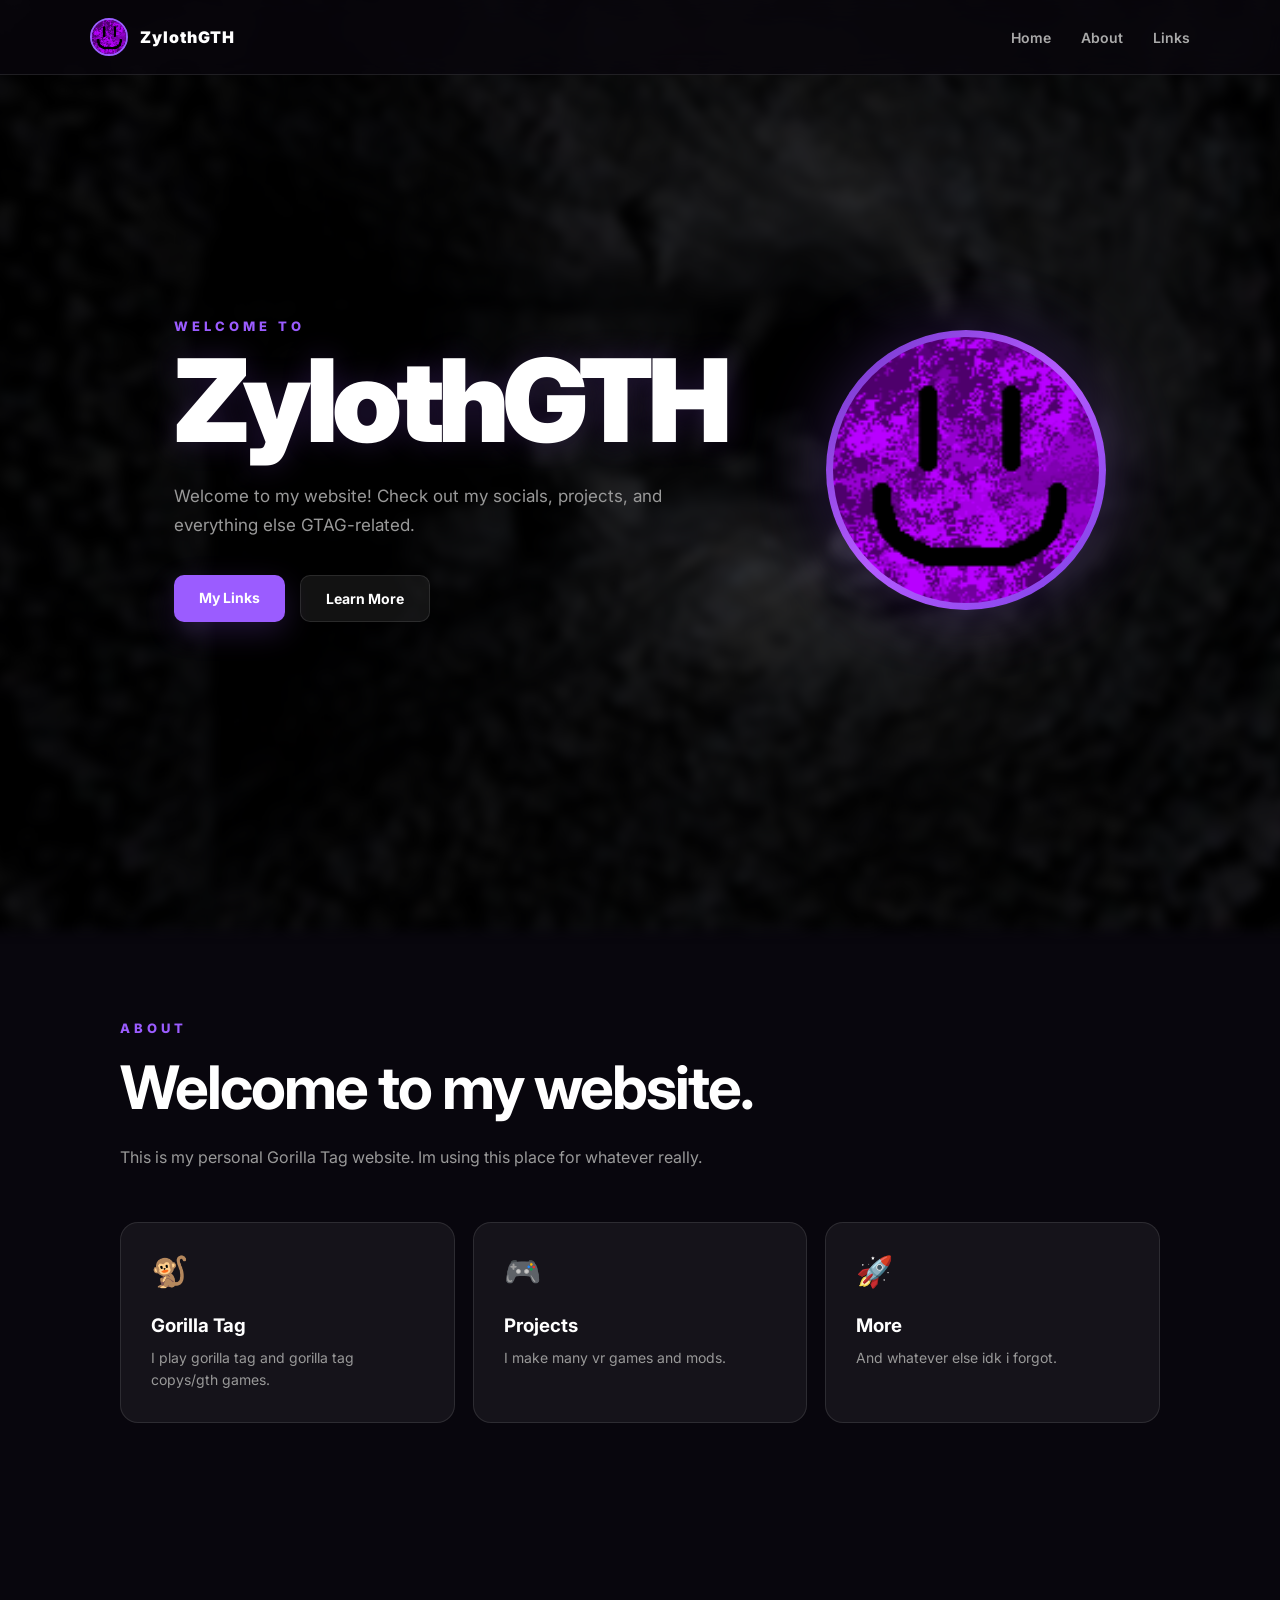
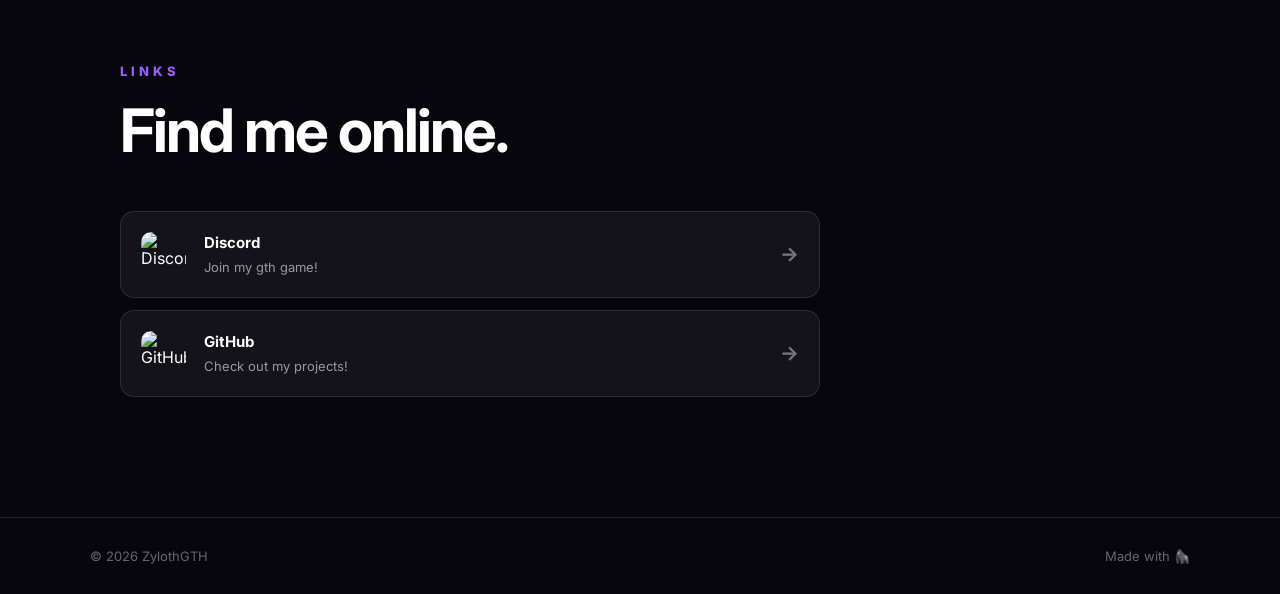
==== index.html @ 5633ee78 "better embed?" ====
<!DOCTYPE html>
<html lang="en">
<head>
    <meta charset="UTF-8">
    <meta name="viewport" content="width=device-width, initial-scale=1.0">

    <title>ZylothGTH</title>

    <!-- Discord Embed -->
    <meta property="og:title" content="ZylothGTH">
    <meta property="og:description" content="Welcome to the official ZylothGTH website!">
    <meta property="og:image" content="https://zylothgt.github.io/ZylothGTH/Resources/embed.png">
    <meta property="og:url" content="https://zylothgt.github.io/ZylothGTH/">
    <meta property="og:type" content="website">

    <!-- Purple Discord Embed Sidebar -->
    <meta name="theme-color" content="#8000FF">

    <!-- Twitter / X -->
    <meta name="twitter:card" content="summary_large_image">
    <meta name="twitter:title" content="ZylothGTH">
    <meta name="twitter:description" content="Welcome to the official ZylothGTH website!">
    <meta name="twitter:image" content="https://zylothgt.github.io/ZylothGTH/Resources/roundpfp.png">

    <link rel="icon" type="image/png" href="Resources/roundpfp.png">
    <link rel="stylesheet" href="style.css">
</head>


<body>

    <header class="navbar">
        <div class="logo">
            <img src="Resources/pfp.png" alt="Profile" class="nav-pfp">
            <span>ZylothGTH</span>
        </div>

        <nav>
            <a href="#home">Home</a>
            <a href="#about">About</a>
            <a href="#links">Links</a>
        </nav>
    </header>

    <main>

        <section id="home" class="hero">
            <div class="hero-content">
                <p class="small-title">WELCOME TO</p>

                <h1>ZylothGTH</h1>

                <p class="description">
                    Welcome to my website!
                    Check out my socials, projects, and everything else GTAG-related.
                </p>

                <div class="buttons">
                    <a href="#links" class="button primary">My Links</a>
                    <a href="#about" class="button secondary">Learn More</a>
                </div>
            </div>

            <div class="hero-pfp">
                <img src="Resources/pfp.png" alt="Profile Picture">
            </div>
        </section>


        <section id="about" class="section">
            <p class="section-label">ABOUT</p>

            <h2>Welcome to my website.</h2>

            <p>
                This is my personal Gorilla Tag website.
                Im using this place for whatever really.
            </p>

            <div class="cards">

                <div class="card">
                    <span class="card-icon">🐒</span>
                    <h3>Gorilla Tag</h3>
                    <p>
                        I play gorilla tag and gorilla tag copys/gth games.
                    </p>
                </div>

                <div class="card">
                    <span class="card-icon">🎮</span>
                    <h3>Projects</h3>
                    <p>
                        I make many vr games and mods.
                    </p>
                </div>

                <div class="card">
                    <span class="card-icon">🚀</span>
                    <h3>More</h3>
                    <p>
                        And whatever else idk i forgot.
                    </p>
                </div>

            </div>
        </section>


        <section id="links" class="section links-section">

            <p class="section-label">LINKS</p>

            <h2>Find me online.</h2>

            <div class="links">

                <a href="https://discord.com/P3ySMvgQYM" target="_blank" class="link-card">
                    <img src="https://cdn.simpleicons.org/discord/5865F2"
                         alt="Discord">

                    <div>
                        <strong>Discord</strong>
                        <small>Join my gth game!</small>
                    </div>

                    <b>→</b>
                </a>

                <a href="https://github.com/ZylothGT" target="_blank" class="link-card">
                    <img src="https://cdn.simpleicons.org/github/FFFFFF"
                         alt="GitHub">

                    <div>
                        <strong>GitHub</strong>
                        <small>Check out my projects!</small>
                    </div>

                    <b>→</b>
                </a>

            </div>

        </section>



    </main>


    <footer>
        <p>© <span id="year"></span> ZylothGTH</p>
        <p>Made with 🦍</p>
    </footer>


    <script src="script.js"></script>

</body>
</html>
---- style.css ----
@import url('https://fonts.googleapis.com/css2?family=Inter:wght@400;500;600;700;800;900&display=swap');

* {
    margin: 0;
    padding: 0;
    box-sizing: border-box;
}

html {
    scroll-behavior: smooth;
}

:root {
    --purple: #9b5cff;
    --purple-dark: #6f35c9;
    --background: #08060d;
    --card: rgba(255, 255, 255, 0.055);
    --border: rgba(255, 255, 255, 0.1);
    --text: #ffffff;
    --muted: #999999;
}

body {
    font-family: "Inter", sans-serif;
    background: #08060d;
    color: var(--text);
    min-height: 100vh;
    position: relative;
}

    /* Background */
    body::before {
        content: "";
        position: fixed;
        inset: -30px;
        background: url("Resources/background.png") center / cover no-repeat;
        filter: blur(6px);
        z-index: -1;
    }


/* =========================
   NAVBAR
========================= */

.navbar {
    position: fixed;
    top: 0;
    left: 0;
    width: 100%;
    height: 75px;
    display: flex;
    align-items: center;
    justify-content: space-between;
    padding: 0 7%;
    background: rgba(8, 6, 13, 0.75);
    backdrop-filter: blur(15px);
    border-bottom: 1px solid var(--border);
    z-index: 100;
}

.logo {
    display: flex;
    align-items: center;
    gap: 12px;
    font-weight: 900;
    letter-spacing: 1px;
}

.nav-pfp {
    width: 38px;
    height: 38px;
    object-fit: cover;
    border-radius: 50%;
    border: 2px solid var(--purple);
}

nav {
    display: flex;
    gap: 30px;
}

    nav a {
        color: #aaa;
        text-decoration: none;
        font-size: 14px;
        font-weight: 600;
        transition: 0.2s;
    }

        nav a:hover {
            color: white;
        }


/* =========================
   HERO
========================= */

.hero {
    min-height: 100vh;
    display: flex;
    align-items: center;
    justify-content: center;
    gap: 100px;
    padding: 120px 8% 80px;
}

.hero-content {
    max-width: 650px;
}

.small-title,
.section-label {
    color: var(--purple);
    font-size: 13px;
    font-weight: 800;
    letter-spacing: 4px;
    margin-bottom: 15px;
}

.hero h1 {
    font-size: clamp(60px, 9vw, 120px);
    line-height: 0.9;
    font-weight: 900;
    letter-spacing: -6px;
    margin-bottom: 30px;
    text-shadow: 0 0 30px rgba(155, 92, 255, 0.2);
}

.description {
    color: var(--muted);
    font-size: 17px;
    line-height: 1.7;
    max-width: 550px;
    margin-bottom: 35px;
}

.buttons {
    display: flex;
    gap: 15px;
    flex-wrap: wrap;
}

.button {
    display: inline-block;
    padding: 14px 25px;
    border-radius: 10px;
    text-decoration: none;
    font-weight: 700;
    font-size: 14px;
    transition: 0.25s;
}

    .button:hover {
        transform: translateY(-3px);
    }

.primary {
    background: var(--purple);
    color: white;
    box-shadow: 0 10px 30px rgba(155, 92, 255, 0.2);
}

    .primary:hover {
        background: #aa70ff;
    }

.secondary {
    background: rgba(255, 255, 255, 0.07);
    color: white;
    border: 1px solid var(--border);
}

    .secondary:hover {
        background: rgba(255, 255, 255, 0.12);
    }


/* =========================
   PROFILE IMAGE
========================= */

.hero-pfp {
    width: 280px;
    height: 280px;
    border-radius: 50%;
    padding: 7px;
    background: linear-gradient( 135deg, #6f35c9, #b45cff, #7b3fe4 );
    box-shadow: 0 0 70px rgba(155, 92, 255, 0.25);
    animation: float 4s ease-in-out infinite;
}

    .hero-pfp img {
        width: 100%;
        height: 100%;
        object-fit: cover;
        border-radius: 50%;
        background: #111;
    }

@keyframes float {
    0%, 100% {
        transform: translateY(0);
    }

    50% {
        transform: translateY(-12px);
    }
}


/* =========================
   SECTIONS
========================= */

.section {
    max-width: 1100px;
    margin: auto;
    padding: 120px 30px;
}

    .section h2 {
        font-size: clamp(35px, 5vw, 60px);
        margin-bottom: 20px;
        letter-spacing: -2px;
    }

    .section > p:not(.section-label) {
        max-width: 700px;
        color: var(--muted);
        line-height: 1.8;
        font-size: 16px;
    }


/* =========================
   ABOUT CARDS
========================= */

.cards {
    display: grid;
    grid-template-columns: repeat(3, 1fr);
    gap: 18px;
    margin-top: 50px;
}

.card {
    background: var(--card);
    border: 1px solid var(--border);
    border-radius: 18px;
    padding: 30px;
    transition: 0.3s;
}

    .card:hover {
        transform: translateY(-6px);
        border-color: rgba(155, 92, 255, 0.4);
        background: rgba(255, 255, 255, 0.08);
    }

.card-icon {
    font-size: 30px;
    display: block;
    margin-bottom: 25px;
}

.card h3 {
    margin-bottom: 10px;
}

.card p {
    color: var(--muted);
    line-height: 1.6;
    font-size: 14px;
}

.links-section {
    width: 100%;
    max-width: 1100px;
    margin: 0 auto;
    padding: 120px 30px;
}

    .links-section h2 {
        margin-bottom: 20px;
    }

    .links-section .links {
        display: flex;
        flex-direction: column;
        width: 100%;
        max-width: 700px;
        gap: 12px;
        margin-top: 45px;
        margin-left: 0;
    }



/* =========================
   LINK CARDS
========================= */

.links {
    display: flex;
    flex-direction: column;
    gap: 12px;
    width: 100%;
    max-width: 700px;
    margin-top: 45px;
    margin-left: 0;
    margin-right: auto;
}

.link-card {
    display: flex;
    align-items: center;
    width: 100%;
    min-height: 85px;
    gap: 18px;
    padding: 20px;
    background: var(--card);
    border: 1px solid var(--border);
    border-radius: 14px;
    text-decoration: none;
    color: white;
    transition: 0.25s;
}

    .link-card:hover {
        transform: translateX(7px);
        border-color: var(--purple);
        background: rgba(155, 92, 255, 0.08);
    }


    /* Actual website icons */

    .link-card > img {
        width: 45px;
        height: 45px;
        min-width: 45px;
        min-height: 45px;
        object-fit: contain;
        flex-shrink: 0;
        border-radius: 10px;
    }


    /* Text inside cards */

    .link-card div {
        flex: 1;
    }

    .link-card strong {
        display: block;
        margin-bottom: 4px;
        color: white;
        font-size: 15px;
    }

    .link-card small {
        color: var(--muted);
        font-size: 13px;
    }

    .link-card b {
        color: #777;
        font-size: 20px;
    }


/* =========================
   FOOTER
========================= */

footer {
    display: flex;
    align-items: center;
    justify-content: space-between;
    padding: 30px 7%;
    color: #666;
    font-size: 13px;
    border-top: 1px solid var(--border);
}


/* =========================
   MOBILE
========================= */

@media (max-width: 800px) {

    .navbar {
        padding: 0 5%;
    }

    nav {
        gap: 15px;
    }

        nav a {
            font-size: 12px;
        }

    .hero {
        flex-direction: column-reverse;
        text-align: center;
        gap: 50px;
        padding-top: 140px;
    }

    .hero-pfp {
        width: 200px;
        height: 200px;
    }

    .description {
        margin-left: auto;
        margin-right: auto;
    }

    .buttons {
        justify-content: center;
    }

    .cards {
        grid-template-columns: 1fr;
    }

    footer {
        flex-direction: column;
        gap: 10px;
    }
}

@media (max-width: 500px) {

    .logo span {
        display: none;
    }

    nav {
        gap: 12px;
    }

    .hero h1 {
        letter-spacing: -4px;
    }

    .section {
        padding: 80px 20px;
    }
}
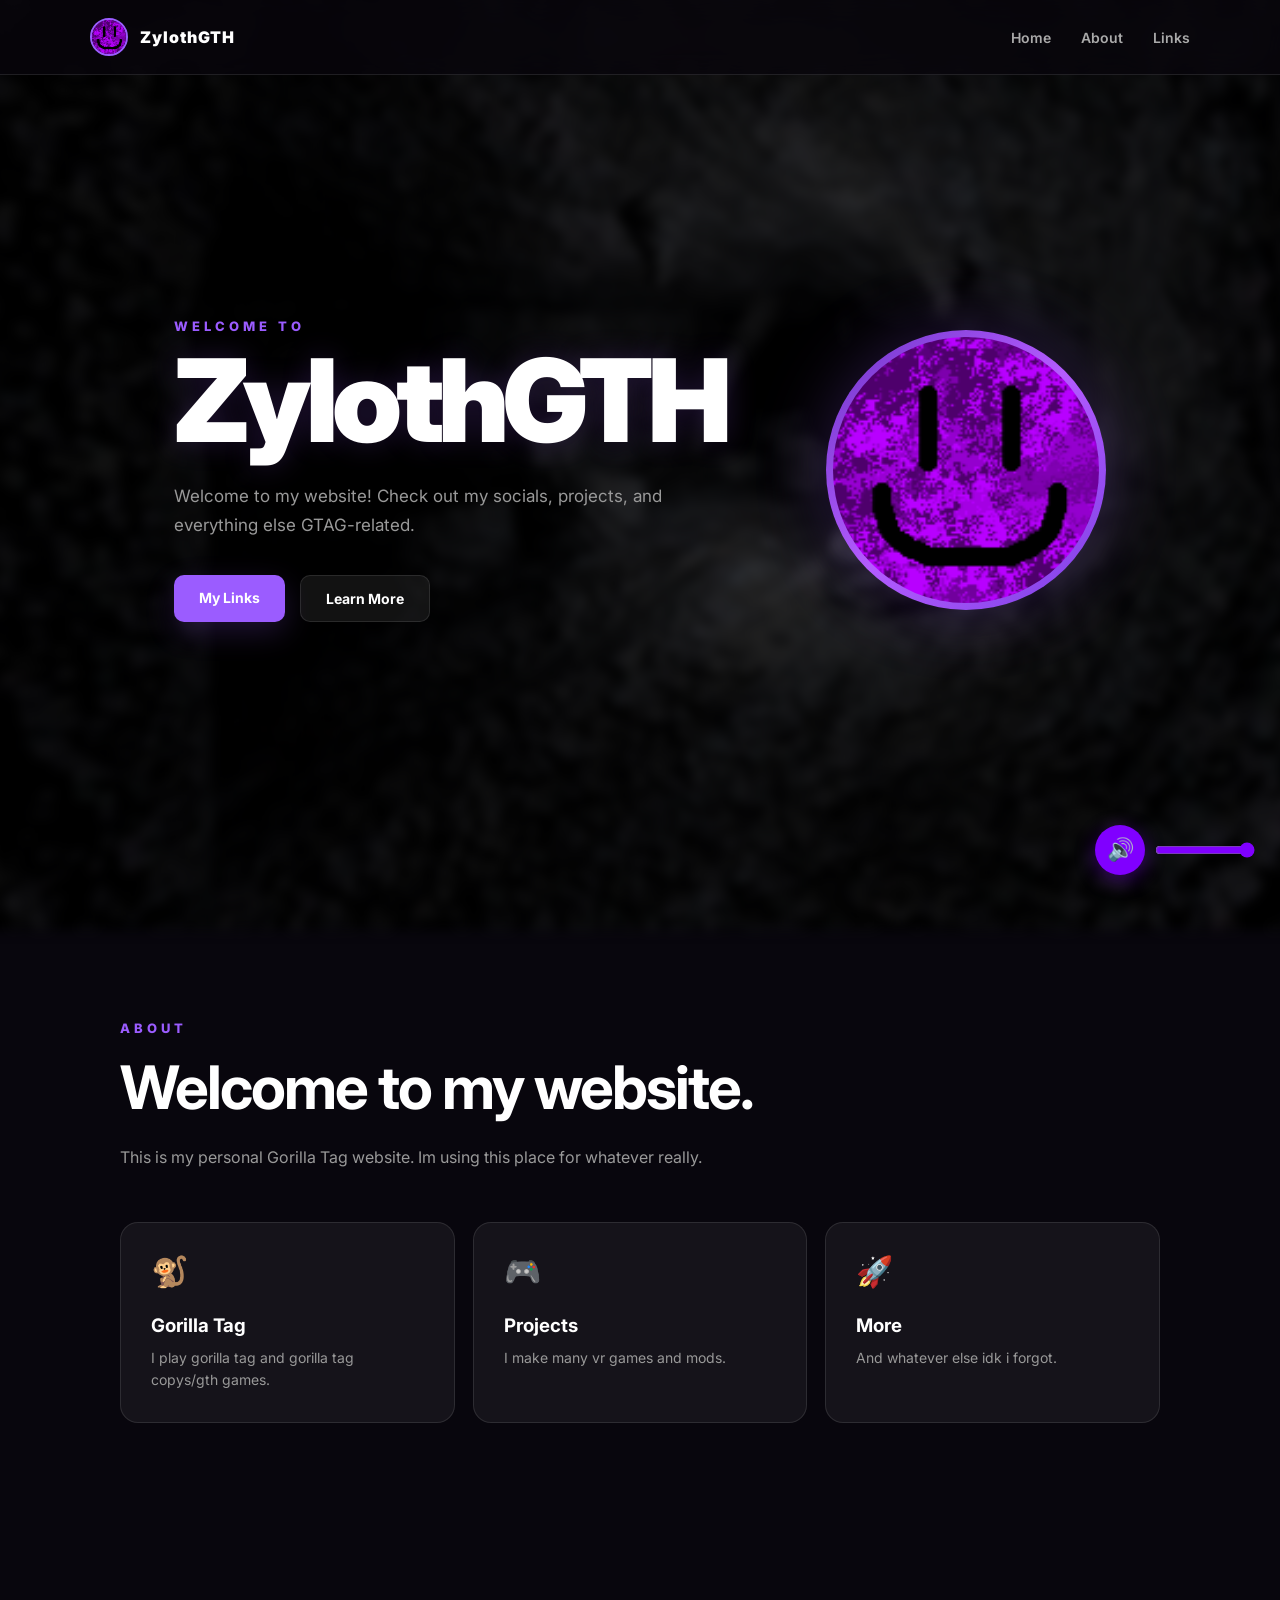
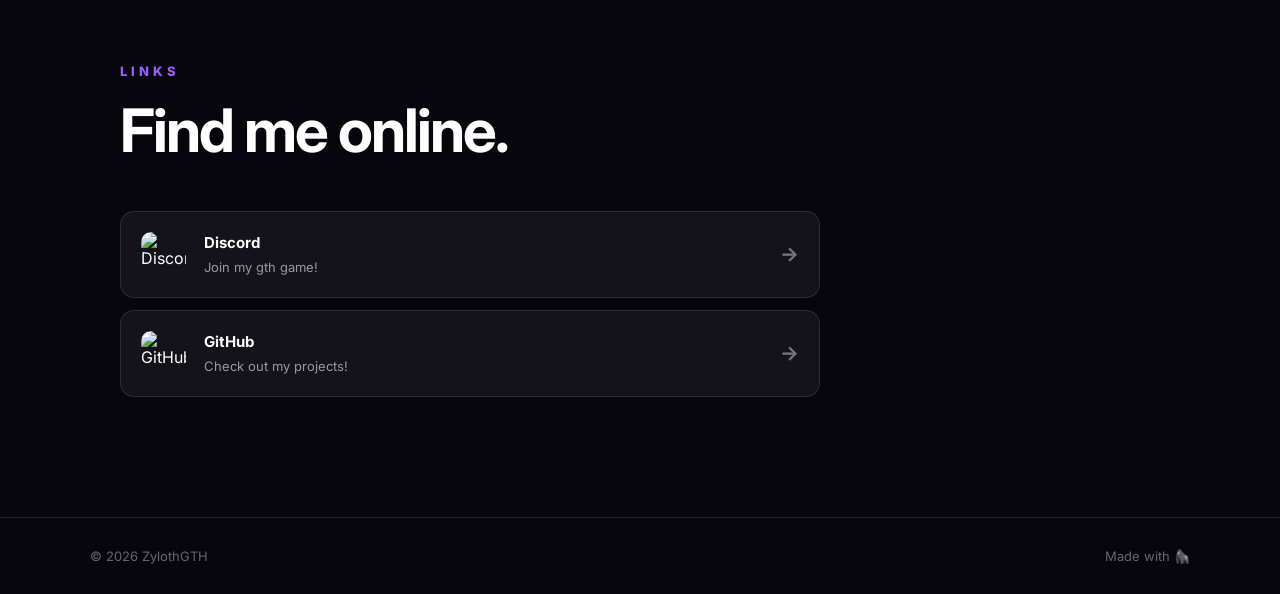
==== commit a1dac321: "Added music & music controls." ====
--- a/index.html
+++ b/index.html
@@ -10,6 +10,9 @@
     <meta property="og:title" content="ZylothGTH">
     <meta property="og:description" content="Welcome to the official ZylothGTH website!">
     <meta property="og:image" content="https://zylothgt.github.io/ZylothGTH/Resources/embed.png">
+    <meta property="og:image:type" content="image/png">
+    <meta property="og:image:width" content="1200">
+    <meta property="og:image:height" content="630">
     <meta property="og:url" content="https://zylothgt.github.io/ZylothGTH/">
     <meta property="og:type" content="website">
 
@@ -20,7 +23,7 @@
     <meta name="twitter:card" content="summary_large_image">
     <meta name="twitter:title" content="ZylothGTH">
     <meta name="twitter:description" content="Welcome to the official ZylothGTH website!">
-    <meta name="twitter:image" content="https://zylothgt.github.io/ZylothGTH/Resources/roundpfp.png">
+    <meta name="twitter:image" content="https://zylothgt.github.io/ZylothGTH/Resources/embed.png">
 
     <link rel="icon" type="image/png" href="Resources/roundpfp.png">
     <link rel="stylesheet" href="style.css">
@@ -153,6 +156,20 @@
         <p>Made with 🦍</p>
     </footer>
 
+    <audio id="backgroundMusic" loop>
+        <source src="Resources/music.mp3" type="audio/mpeg">
+    </audio>
+
+    <div class="music-controls">
+        <button id="musicToggle" class="music-button">🔊</button>
+
+        <input type="range"
+               id="volumeSlider"
+               min="0"
+               max="100"
+               value="100"
+               class="volume-slider">
+    </div>
 
     <script src="script.js"></script>
 
--- a/style.css
+++ b/style.css
@@ -454,3 +454,31 @@
         padding: 80px 20px;
     }
 }
+
+.music-controls {
+    position: fixed;
+    bottom: 25px;
+    right: 25px;
+    display: flex;
+    align-items: center;
+    gap: 10px;
+    z-index: 9999;
+}
+
+.music-button {
+    width: 50px;
+    height: 50px;
+    border: none;
+    border-radius: 50%;
+    background: #8000ff;
+    color: white;
+    font-size: 22px;
+    cursor: pointer;
+    box-shadow: 0 5px 20px rgba(128, 0, 255, 0.4);
+}
+
+.volume-slider {
+    width: 100px;
+    accent-color: #8000ff;
+    cursor: pointer;
+}
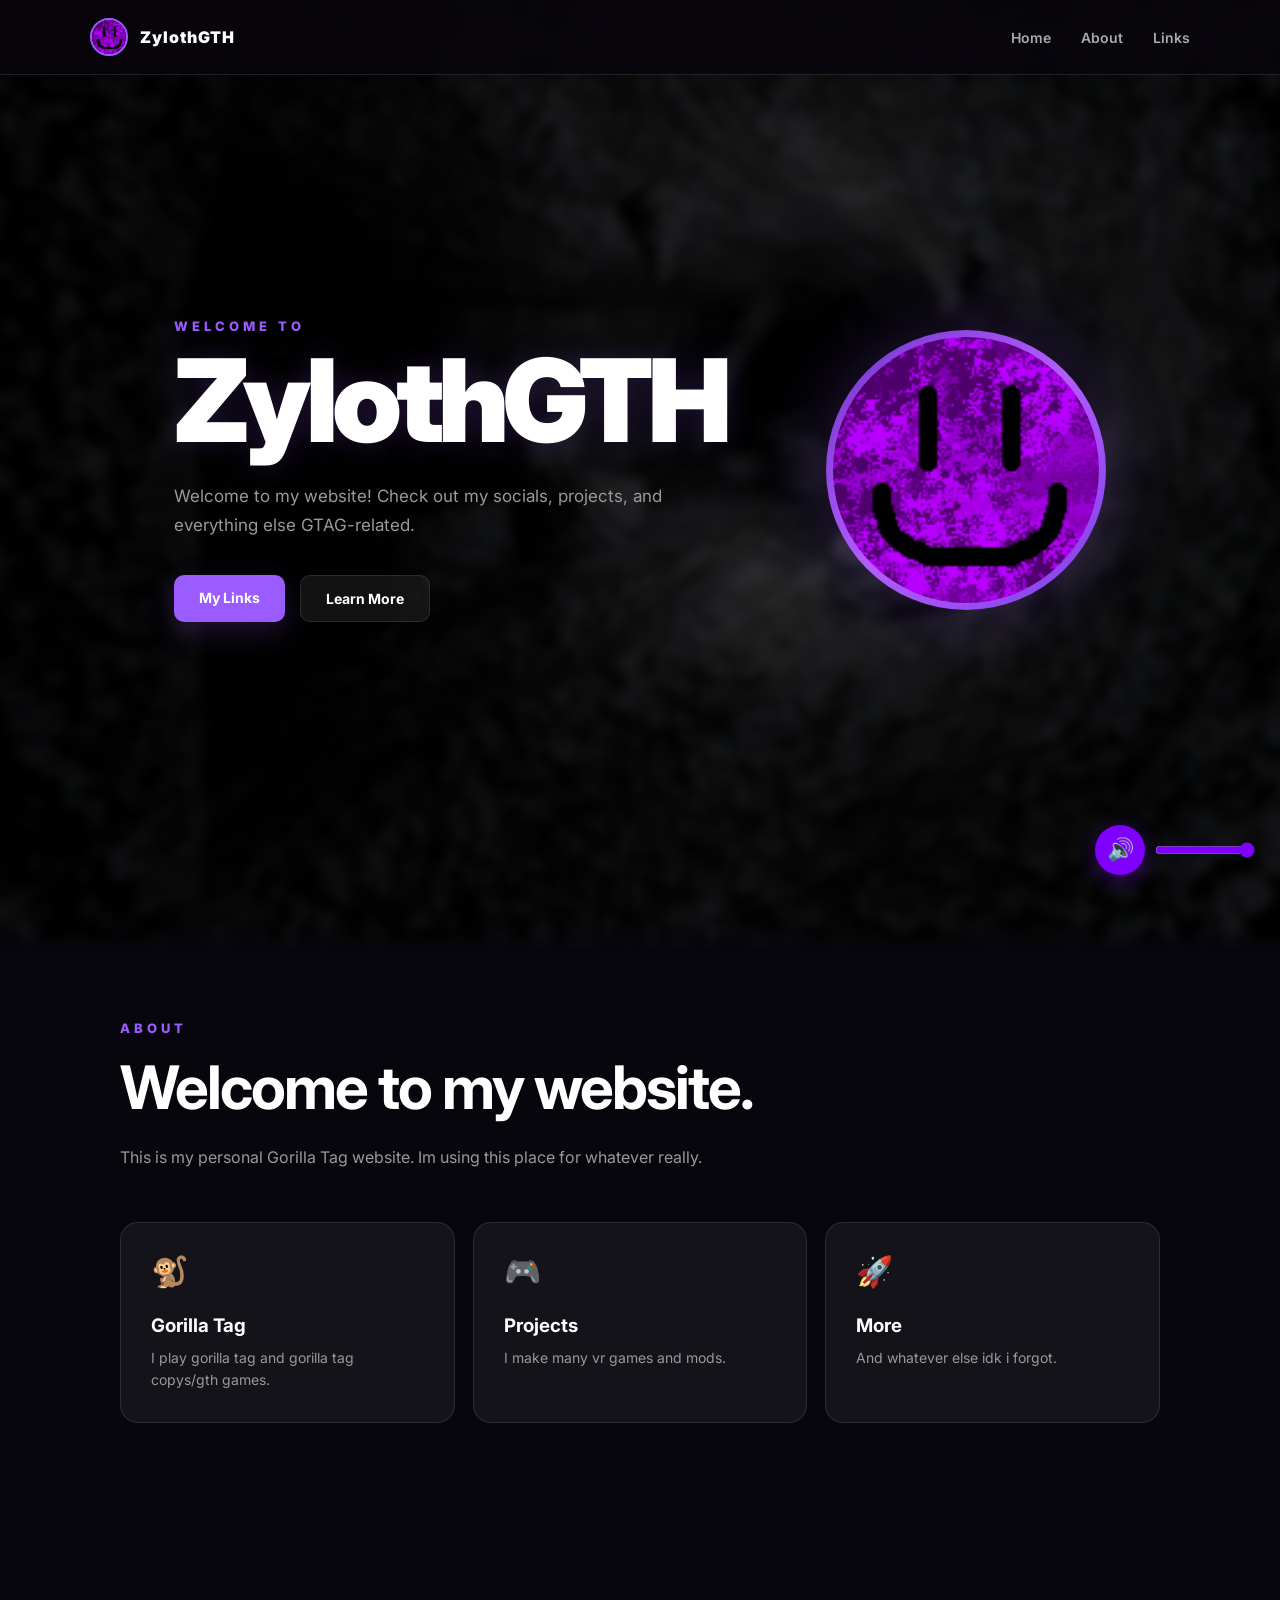
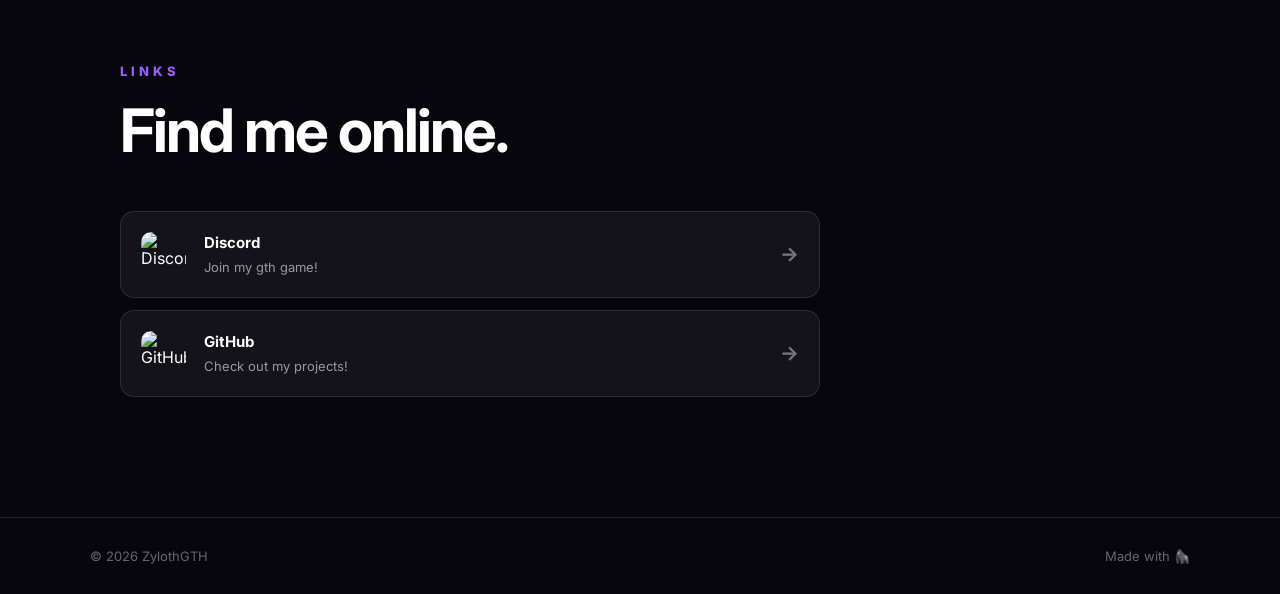
==== commit e52f4dcf: "shaking & play-on-startup (play on startup MAY be blocked)" ====
--- a/index.html
+++ b/index.html
@@ -28,7 +28,6 @@
     <link rel="icon" type="image/png" href="Resources/roundpfp.png">
     <link rel="stylesheet" href="style.css">
 </head>
-
 
 <body>
 
@@ -156,9 +155,7 @@
         <p>Made with 🦍</p>
     </footer>
 
-    <audio id="backgroundMusic" loop>
-        <source src="Resources/music.mp3" type="audio/mpeg">
-    </audio>
+    <audio id="backgroundMusic" src="resources/music.mp3" type="audio/mpeg" loop preload="auto"></audio>
 
     <div class="music-controls">
         <button id="musicToggle" class="music-button">🔊</button>
--- a/style.css
+++ b/style.css
@@ -28,15 +28,32 @@
     position: relative;
 }
 
-    /* Background */
+    /* =========================
+   MUSIC REACTIVE BACKGROUND
+========================= */
+
     body::before {
         content: "";
         position: fixed;
-        inset: -30px;
+        /*
+       Make the background bigger than
+       the screen so shaking doesn't
+       reveal empty edges.
+    */
+        inset: -40px;
         background: url("Resources/background.png") center / cover no-repeat;
         filter: blur(6px);
         z-index: -1;
-    }
+        /*
+       Values are controlled by JavaScript.
+    */
+        transform: translate( var(--bg-x, 0px), var(--bg-y, 0px) ) rotate( var(--bg-rotation, 0deg) ) scale( var(--bg-scale, 1) );
+        transform-origin: center center;
+        will-change: transform;
+        pointer-events: none;
+    }
+
+
 
 
 /* =========================
